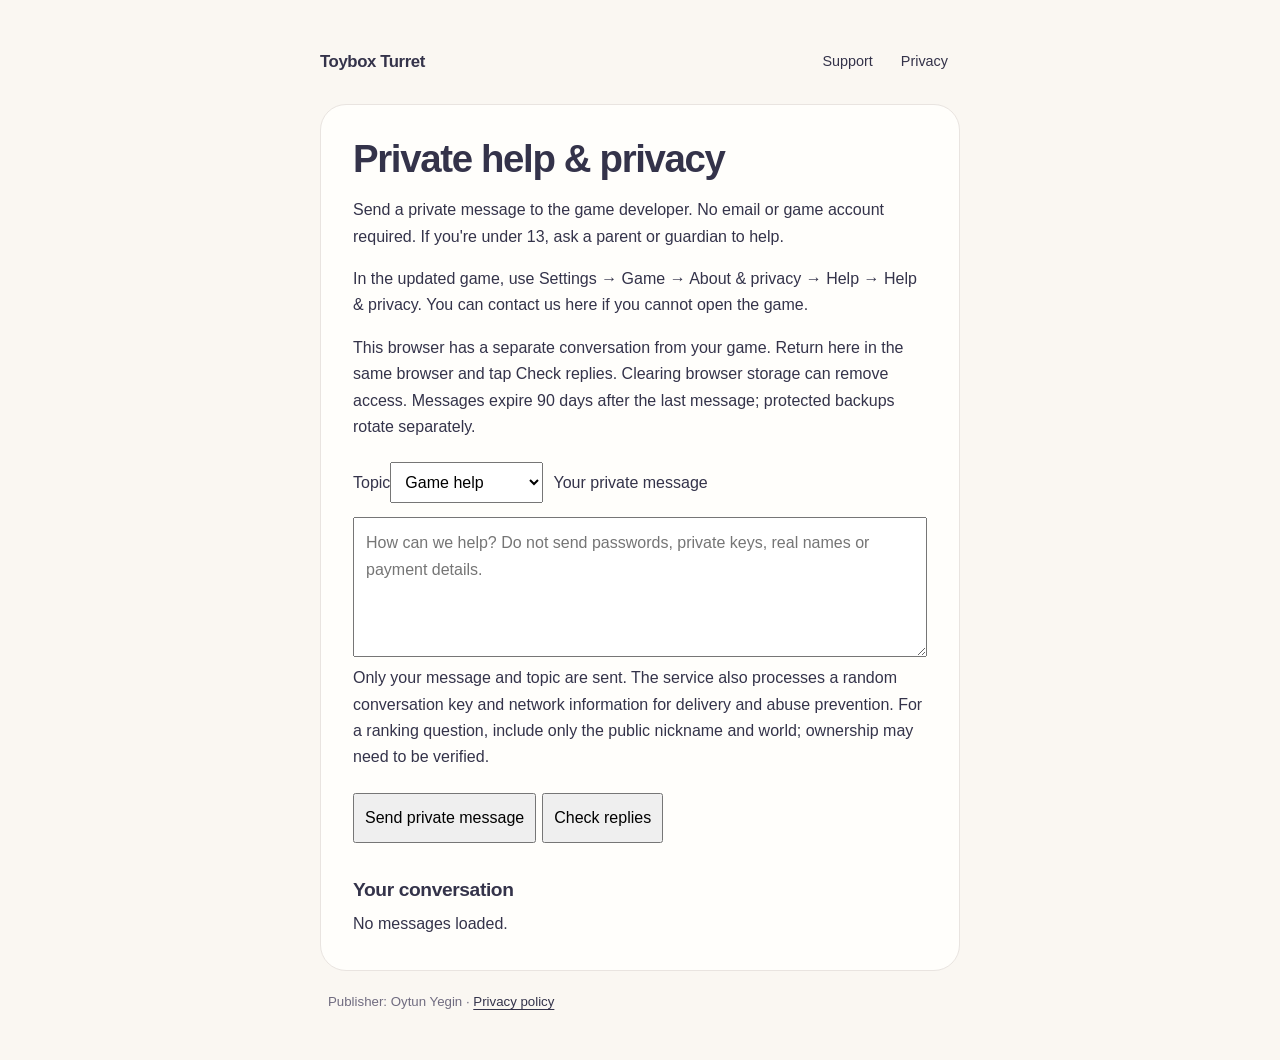
==== contact.html @ 32b4ef8a "Publish current privacy policy and private support conversations" ====
<!doctype html>
<html lang="en"><head><meta charset="utf-8"><meta name="viewport" content="width=device-width,initial-scale=1"><meta name="robots" content="noindex,nofollow"><title>Toybox Turret — Private support</title><link rel="stylesheet" href="styles.css"><script defer src="contact.js"></script><style>label,textarea,select,button{font:inherit}textarea{display:block;width:100%;box-sizing:border-box;min-height:140px;padding:12px;margin:8px 0}button,select{padding:10px;margin:6px 6px 6px 0}#conversation{white-space:pre-wrap;overflow-wrap:anywhere}#status{font-weight:600}</style></head>
<body><div class="page"><header><span class="brand">Toybox Turret</span><nav><a href="index.html">Support</a><a href="privacy.html">Privacy</a></nav></header><main>
<h1>Private help &amp; privacy</h1><p>Send a private message to the game developer. No email or game account required. If you're under 13, ask a parent or guardian to help.</p>
<p>In the updated game, use Settings → Game → About &amp; privacy → Help → Help &amp; privacy. You can contact us here if you cannot open the game.</p>
<p>This browser has a separate conversation from your game. Return here in the same browser and tap Check replies. Clearing browser storage can remove access. Messages expire 90 days after the last message; protected backups rotate separately.</p>
<form id="support-form"><label for="topic">Topic</label><select id="topic"><option value="help">Game help</option><option value="privacy">Privacy request</option></select>
<label for="message">Your private message</label><textarea id="message" maxlength="400" required placeholder="How can we help? Do not send passwords, private keys, real names or payment details."></textarea>
<p>Only your message and topic are sent. The service also processes a random conversation key and network information for delivery and abuse prevention. For a ranking question, include only the public nickname and world; ownership may need to be verified.</p>
<button id="send" type="submit">Send private message</button><button id="refresh" type="button">Check replies</button></form>
<p id="status" role="status" aria-live="polite"></p><section aria-label="Private conversation"><h2>Your conversation</h2><div id="conversation">No messages loaded.</div></section>
<noscript>Private messaging needs JavaScript. No message is sent when JavaScript is disabled.</noscript>
</main><footer><p>Publisher: Oytun Yegin · <a href="privacy.html">Privacy policy</a></p></footer></div></body></html>
---- styles.css ----
:root {
  color-scheme: light;
  --paper: #faf7f2;
  --white: #fffefb;
  --ink: #34334a;
  --muted: #706c80;
  --line: #e9e4e0;
  --mint: #ddede3;
  --lavender: #e9e1f7;
  --peach: #f5d7c9;
}
* { box-sizing: border-box; }
html { -webkit-text-size-adjust: 100%; }
body {
  margin: 0;
  background: var(--paper);
  color: var(--ink);
  font-family: -apple-system, BlinkMacSystemFont, "Segoe UI", sans-serif;
  font-size: 1rem;
  line-height: 1.65;
  overflow-wrap: anywhere;
}
.page { width: min(100% - 32px, 640px); margin: 0 auto; padding: 24px 0 32px; }
header { display: flex; align-items: center; justify-content: space-between; gap: 12px; flex-wrap: wrap; margin-bottom: 20px; }
.brand { font-size: 1.05rem; font-weight: 750; letter-spacing: -.025em; }
nav { display: flex; gap: 4px; flex-wrap: wrap; }
a { color: var(--ink); text-underline-offset: .2em; }
nav a { display: inline-flex; min-height: 44px; align-items: center; padding: 8px 12px; border-radius: 14px; font-size: .9rem; text-decoration: none; }
nav a[aria-current="page"] { background: var(--lavender); font-weight: 650; }
a:focus-visible { outline: 3px solid var(--ink); outline-offset: 4px; }
.draft { padding: 14px 16px; border-radius: 18px; background: var(--peach); margin-bottom: 20px; font-size: .9rem; }
.draft strong { display: block; }
.draft p { margin: 3px 0 0; }
main { background: var(--white); border: 1px solid var(--line); border-radius: 26px; padding: 24px; }
.eyebrow { margin: 0 0 6px; color: var(--muted); font-size: .78rem; font-weight: 700; letter-spacing: .08em; text-transform: uppercase; }
h1 { font-size: clamp(1.9rem, 6vw, 2.4rem); line-height: 1.15; letter-spacing: -.035em; margin: 0 0 16px; }
h2 { margin: 28px 0 8px; font-size: 1.2rem; line-height: 1.35; letter-spacing: -.02em; }
p { margin: 0 0 16px; }
.meta { color: var(--muted); font-size: .9rem; }
.contact { background: var(--mint); padding: 16px; border-radius: 18px; margin: 20px 0; }
.contact h2 { margin-top: 0; }
.contact-link { display: inline-flex; align-items: center; justify-content: center; min-height: 48px; padding: 10px 16px; border-radius: 14px; background: var(--ink); color: var(--white); text-decoration: none; font-weight: 650; line-height: 1.4; }
.contact p:last-child, section p:last-child { margin-bottom: 0; }
footer { margin-top: 20px; padding: 0 8px; color: var(--muted); font-size: .83rem; }
@media (min-width: 540px) {
  .page { padding-top: 40px; }
  main { padding: 32px; }
}
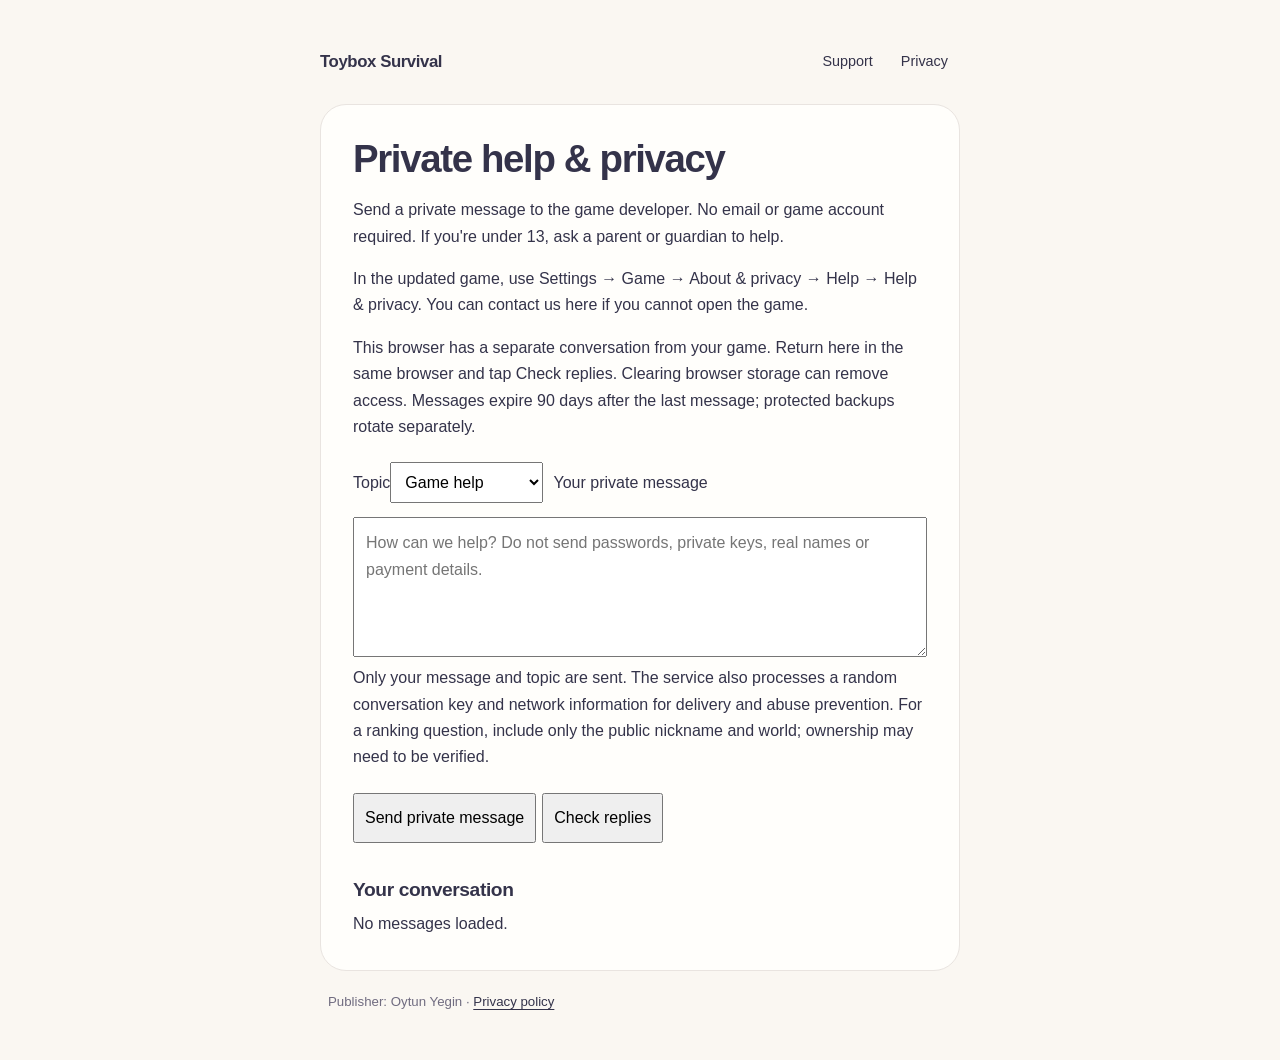
==== commit d3be5922: "Publish Toybox Survival support and privacy" ====
--- a/contact.html
+++ b/contact.html
@@ -1,6 +1,6 @@
 <!doctype html>
-<html lang="en"><head><meta charset="utf-8"><meta name="viewport" content="width=device-width,initial-scale=1"><meta name="robots" content="noindex,nofollow"><title>Toybox Turret — Private support</title><link rel="stylesheet" href="styles.css"><script defer src="contact.js"></script><style>label,textarea,select,button{font:inherit}textarea{display:block;width:100%;box-sizing:border-box;min-height:140px;padding:12px;margin:8px 0}button,select{padding:10px;margin:6px 6px 6px 0}#conversation{white-space:pre-wrap;overflow-wrap:anywhere}#status{font-weight:600}</style></head>
-<body><div class="page"><header><span class="brand">Toybox Turret</span><nav><a href="index.html">Support</a><a href="privacy.html">Privacy</a></nav></header><main>
+<html lang="en"><head><meta charset="utf-8"><meta name="viewport" content="width=device-width,initial-scale=1"><meta name="robots" content="noindex,nofollow"><title>Toybox Survival — Private support</title><link rel="stylesheet" href="styles.css"><script defer src="contact.js"></script><style>label,textarea,select,button{font:inherit}textarea{display:block;width:100%;box-sizing:border-box;min-height:140px;padding:12px;margin:8px 0}button,select{padding:10px;margin:6px 6px 6px 0}#conversation{white-space:pre-wrap;overflow-wrap:anywhere}#status{font-weight:600}</style></head>
+<body><div class="page"><header><span class="brand">Toybox Survival</span><nav><a href="index.html">Support</a><a href="privacy.html">Privacy</a></nav></header><main>
 <h1>Private help &amp; privacy</h1><p>Send a private message to the game developer. No email or game account required. If you're under 13, ask a parent or guardian to help.</p>
 <p>In the updated game, use Settings → Game → About &amp; privacy → Help → Help &amp; privacy. You can contact us here if you cannot open the game.</p>
 <p>This browser has a separate conversation from your game. Return here in the same browser and tap Check replies. Clearing browser storage can remove access. Messages expire 90 days after the last message; protected backups rotate separately.</p>
